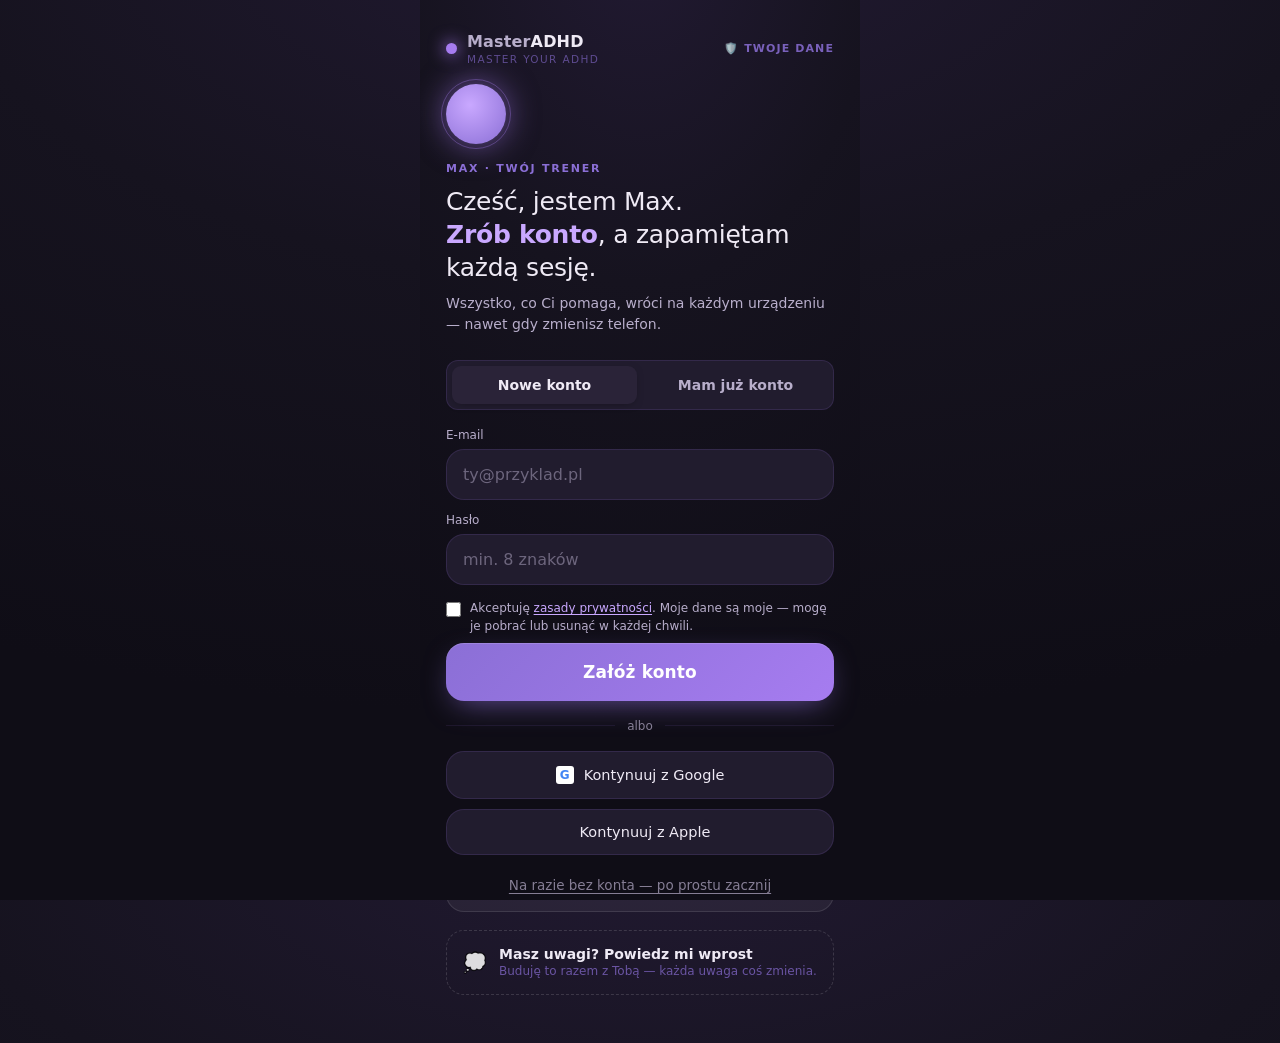
==== index.html @ b44bc465 "Rozbicie prototypu v16 na źródło wieloplikowe Monolit MasterADHD-v16.html (3426 linii) podzielony na" ====
<!DOCTYPE html>
<html lang="pl">
<head>
<meta charset="UTF-8">
<meta name="viewport" content="width=device-width, initial-scale=1.0, viewport-fit=cover">
<meta name="theme-color" content="#16131f">
<title>MasterADHD · Max</title>
<link rel="stylesheet" href="css/styles.css">
</head>
<body>

<!-- ==================== EKRAN LOGOWANIA (Guardian ID) ==================== -->
<div class="auth" id="auth">
  <div class="auth-top">
    <span class="brand-dot"></span>
    <span class="brand-txt">
      <span class="brand-name">Master<b>ADHD</b></span>
      <span class="brand-tag">Master your ADHD</span>
    </span>
    <span class="auth-shield" onclick="showTrust()">🛡️ Twoje dane</span>
  </div>
  <div class="auth-wrap">
    <div class="max-av"></div>
    <div class="auth-maxname">Max · Twój trener</div>
    <h1 id="aHead">Cześć, jestem Max.<br><b>Zrób konto</b>, a zapamiętam każdą sesję.</h1>
    <p class="sub" id="aSub">Wszystko, co Ci pomaga, wróci na każdym urządzeniu — nawet gdy zmienisz telefon.</p>

    <div class="tabs">
      <button class="tab on" id="tabReg" onclick="setMode('register')">Nowe konto</button>
      <button class="tab" id="tabLog" onclick="setMode('login')">Mam już konto</button>
    </div>

    <div class="fg">
      <label class="lbl" for="aEmail">E-mail</label>
      <input class="fld" id="aEmail" type="email" inputmode="email" autocomplete="email" placeholder="ty@przyklad.pl">
      <div class="emsg" id="aEmailErr">Wpisz poprawny adres e-mail.</div>
    </div>
    <div class="fg">
      <label class="lbl" for="aPass">Hasło</label>
      <input class="fld" id="aPass" type="password" autocomplete="new-password" placeholder="min. 8 znaków">
      <div class="emsg" id="aPassErr">Hasło musi mieć co najmniej 8 znaków.</div>
    </div>

    <div class="consent" id="aConsentBox">
      <input type="checkbox" id="aConsent">
      <label for="aConsent">Akceptuję <a onclick="showTrust();return false">zasady prywatności</a>. Moje dane są moje — mogę je pobrać lub usunąć w każdej chwili.</label>
    </div>
    <div class="emsg" id="aConsentErr" style="margin:-4px 0 6px">Zaznacz zgodę, żeby założyć konto.</div>

    <button class="btn btn-primary" id="aSubmit" onclick="submitAuth()" style="margin-top:6px">Załóż konto</button>

    <div class="divider">albo</div>
    <div class="oauth">
      <button class="btn-oauth" onclick="oauth('Google')"><span class="g">G</span>Kontynuuj z Google</button>
      <button class="btn-oauth" onclick="oauth('Apple')"><span style="font-size:16px"></span>Kontynuuj z Apple</button>
    </div>

    <div class="skip">
      <button onclick="skipAuth()">Na razie bez konta — po prostu zacznij</button>
      <span class="hint">Zadziałam offline. Konto dodasz później.</span>
    </div>
  </div>
</div>

<!-- panel zaufania -->
<div class="trust" id="trust" onclick="if(event.target===this)hideTrust()">
  <div class="trust-card">
    <h2>🛡️ Twoje dane należą do Ciebie</h2>
    <div class="trust-item"><span class="ic">🇪🇺</span><div>Dane trzymamy w <b>Unii Europejskiej</b>. Nie opuszczają UE.</div></div>
    <div class="trust-item"><span class="ic">🚫</span><div><b>Nie sprzedajemy</b> Twoich danych. Nie ma reklam. Jesteś użytkownikiem, nie towarem.</div></div>
    <div class="trust-item"><span class="ic">📥</span><div>W każdej chwili możesz <b>pobrać wszystko</b>, co o Tobie wiemy.</div></div>
    <div class="trust-item"><span class="ic">🗑️</span><div>Możesz <b>usunąć konto i dane</b> na zawsze. Bez pytań.</div></div>
    <div class="trust-item"><span class="ic">📴</span><div>Max działa <b>offline</b>. Konto to wygoda, nie warunek.</div></div>
    <button class="trust-close" onclick="hideTrust()">Rozumiem</button>
  </div>
</div>

<div id="app">

  <!-- ==================== EKRAN GŁÓWNY ==================== -->
  <div class="home" id="home">
    <div class="brand">
      <span class="brand-dot"></span>
      <span class="brand-txt">
        <span class="brand-name">Master<b>ADHD</b></span>
        <span class="brand-tag">Master your ADHD</span>
      </span>
      <button class="prof-btn" onclick="openProfile(false)" aria-label="Profil">⚙</button>
      <button class="help-top" onclick="openSafety()" aria-label="Pomoc w kryzysie">Pomoc</button>
      <span class="ver">v16</span>
    </div>

    <!-- ============================================================
         MAX JEST GOSPODARZEM, DASHBOARD JEST JEGO NARZĘDZIEM.
         Max wita, mówi co widzi i sam podaje narzędzia — kafelki to nie
         menu aplikacji, tylko rzeczy, po które Max sięga w rozmowie.
         Cała treść tej sekcji pochodzi z renderHost() i zależy od tego,
         ile Max już o użytkowniku wie.
         ============================================================ -->
    <div class="host" id="host">
      <div class="host-orb" id="hostOrb" onclick="openChat()"></div>
      <div class="host-name" id="hostName">Max</div>
      <div class="host-say" id="hostSay">Hej. Jestem Max.</div>
      <div class="host-sub" id="hostSub">Chwila — sprawdzam, co u Ciebie.</div>
    </div>

    <button class="panic panic-top" onclick="startCrisis()">
      <span class="lab">Nie mogę zacząć</span>
      <span class="sub">Poprowadzę Cię — krok po kroku.</span>
    </button>

    <div class="home-mid">
      <div class="home-kicker" id="toolsKicker">Czym mogę Cię teraz obsłużyć</div>

      <div class="minors">
        <button class="minor" onclick="openDump()"><span class="ico">🧠</span>Zrzuć myśli</button>
        <button class="minor" onclick="openMood()"><span class="ico">💗</span>Zrzuć emocje</button>
        <button class="minor" onclick="openEnergy()"><span class="ico">⚡</span>Pokaż energię</button>
        <button class="minor" onclick="openAtlas()"><span class="ico">📖</span>Atlas emocji</button>
        <button class="minor" onclick="openTasks()"><span class="ico">📋</span>Twoje rzeczy</button>
        <button class="minor" onclick="openMap()"><span class="ico">🗺️</span>Twoja mapa</button>
      </div>

      <!-- Motywacja przez kompletność mapy: co odblokuje kolejny wpis. -->
      <div class="prog-box" id="progBox"></div>

      <button class="chat-entry" onclick="openChat()">
        <span class="co">💬</span>
        <span class="ct"><b>Pogadajmy</b><small id="chatHint">o energii, nastroju, o czymkolwiek</small></span>
      </button>
    </div>

    <div class="bottom">
      <!-- Kafelek recenzji: Max sam prosi o ocenę. Pyta o KONKRET
           (ostatnio używane narzędzie), nie o ogólne „jak Ci się podoba". -->
      <button class="review-tile" onclick="openReview()">
        <span class="rv-ico">💭</span>
        <span class="rv-txt">
          <b id="rvHead">Masz uwagi? Powiedz mi wprost</b>
          <small id="rvSub">Buduję to razem z Tobą — każda uwaga coś zmienia.</small>
        </span>
      </button>
    </div>
  </div>

  <!-- ==================== NAKŁADKA TRYBU TERAZ ==================== -->
  <div class="now" id="now">
    <div class="now-top">
      <button class="crisis-x" onclick="exitNow()">✕ wyjdź</button>
      <button class="muteBtn" onclick="toggleVoice()" title="głos Maxa">🔊</button>
    </div>
    <div class="now-stage" id="nowStage"></div>
    <div class="now-actions" id="nowActions"></div>
  </div>

  <!-- ==================== NAKŁADKA KRYZYSU ==================== -->
  <div class="crisis" id="crisis">
    <div class="crisis-top">
      <button class="crisis-x" onclick="exitCrisis()">✕ wyjdź</button>
      <div class="stepdots" id="dots"><i></i><i></i><i></i><i></i></div>
      <button class="muteBtn" id="muteBtn" onclick="toggleVoice()" title="głos Maxa">🔊</button>
    </div>
    <div class="stage" id="stage"></div>
    <div class="actions" id="actions"></div>
  </div>

</div>

<script src="js/01-core.js"></script>
<script src="js/02-safety.js"></script>
<script src="js/03-ai.js"></script>
<script src="js/04-now.js"></script>
<script src="js/05-profile.js"></script>
<script src="js/06-emotions.js"></script>
<script src="js/07-goals.js"></script>
<script src="js/08-auth.js"></script>
<script src="js/09-tasks.js"></script>
<script src="js/10-sensors.js"></script>
</body>
</html>
---- css/styles.css ----
/* ============================================================
     MasterADHD — prototyp v2 : TRYB KRYZYSOWY z MAXEM
     Max = trener-persona. W kryzysie ściszony i konkretny,
     od momentu startu odpala pełny „no dawaj".
     Motyw: Fiolet zen (grafit + lawenda/ametyst).
     Sygnatura: Max JEST oddechem — awatar-światło pulsuje,
     mówi (tekst + głos), prowadzi przez każdy krok.
     ============================================================ */

  :root{
    --void:      #16131f;
    --void-deep: #0f0d16;
    --surface:   #211c2e;
    --surface-2: #2a2338;
    --mist:      #b8aecb;
    --pearl:     #efeaf5;
    --amethyst:  #a67cf0;
    --amethyst-2:#c9a8ff;
    --lavender:  #8b6fd6;
    --spark:     #d9b8ff;
    --ember:     #ffb26b;  /* iskra energii Maxa przy sukcesie */
    --line:      rgba(166,124,240,.14);
    --ok:        #7fd4b8;

    --r:   18px;
    --r-sm:12px;
    --ease: cubic-bezier(.4,.0,.2,1);
  }

  *{margin:0;padding:0;box-sizing:border-box;-webkit-tap-highlight-color:transparent}
  html,body{height:100%}
  body{
    font-family:-apple-system,BlinkMacSystemFont,"Segoe UI",Inter,system-ui,sans-serif;
    background:radial-gradient(120% 90% at 50% -10%, #221a33 0%, var(--void) 46%, var(--void-deep) 100%);
    color:var(--pearl);min-height:100dvh;
    overflow-x:hidden;overflow-y:auto;-webkit-overflow-scrolling:touch;
    -webkit-font-smoothing:antialiased;text-rendering:optimizeLegibility;
  }

  #app{position:relative;width:100%;max-width:440px;margin:0 auto;min-height:100dvh;
    display:flex;flex-direction:column;padding:env(safe-area-inset-top) 0 env(safe-area-inset-bottom)}

  /* ====================== EKRAN GŁÓWNY ====================== */
  /* FIX v7: treść urosła (gospodarz + guzik + kafelki + czat + recenzja)
     i .bottom wypadał poza ekran. Bez overflow ekran się nie przewijał. */
  .home{flex:1;display:flex;flex-direction:column;padding:26px 26px 40px;
    overflow-y:auto;-webkit-overflow-scrolling:touch;min-height:0}
  .brand{display:flex;align-items:center;gap:10px;margin-top:6px}
  .brand-dot{width:11px;height:11px;border-radius:50%;background:var(--amethyst);
    box-shadow:0 0 16px 2px rgba(166,124,240,.7);animation:brandpulse 4s var(--ease) infinite}
  @keyframes brandpulse{0%,100%{opacity:.55;transform:scale(.85)}50%{opacity:1;transform:scale(1.1)}}
  /* Logo zapisujemy jako MasterADHD — uppercase zjadał wielkość liter (MASTERADHD). */
  .brand-name{font-size:16px;font-weight:600;letter-spacing:.01em;color:var(--mist)}
  .brand-tag{font-size:10.5px;letter-spacing:.13em;text-transform:uppercase;
    color:var(--lavender);opacity:.6;margin-top:2px}
  .brand-txt{display:flex;flex-direction:column;line-height:1.2}
  .brand-name b{color:var(--pearl);font-weight:700}
  /* Znacznik wersji — żeby od razu było widać, czy przeglądarka nie podała kopii z cache. */
  .ver{margin-left:auto;font-size:10px;letter-spacing:.1em;color:var(--lavender);opacity:.45}

  /* .max-av nadal używane na ekranie logowania */
  .max-av{width:46px;height:46px;border-radius:50%;flex-shrink:0;position:relative;
    background:radial-gradient(circle at 40% 35%, var(--amethyst-2), var(--lavender));
    box-shadow:0 0 22px 2px rgba(166,124,240,.5)}
  .max-av::after{content:"";position:absolute;inset:-4px;border-radius:50%;
    border:1.5px solid rgba(166,124,240,.35);animation:avpulse 3.5s var(--ease) infinite}
  @keyframes avpulse{0%,100%{transform:scale(.9);opacity:.6}50%{transform:scale(1.08);opacity:1}}

  .home-mid{flex:0 0 auto;display:flex;flex-direction:column;
    justify-content:flex-start;padding:14px 0 0}
  .home-kicker{font-size:13px;letter-spacing:.18em;text-transform:uppercase;color:var(--lavender);font-weight:600;margin-bottom:14px}
  .home-line{font-size:28px;line-height:1.32;font-weight:300;color:var(--pearl);letter-spacing:-.01em}
  .home-line b{font-weight:600;color:var(--amethyst-2)}

  /* Cztery narzędzia — siatka 2×2. W jednym rzędzie byłyby za wąskie
     na etykiety typu „Zrzuć emocje" i łamałyby się na trzy linie. */
  .minors{display:grid;grid-template-columns:1fr 1fr;gap:10px;margin-top:24px}
  .minor{background:var(--surface);border:1px solid var(--line);border-radius:var(--r-sm);
    padding:14px 12px;color:var(--mist);font-size:12.5px;font-weight:500;text-align:left;cursor:pointer;
    transition:.2s var(--ease)}
  .minor:hover,.minor:active{background:var(--surface-2);color:var(--pearl)}
  .minor .ico{display:block;font-size:17px;margin-bottom:7px;opacity:.85}

  .panic{position:relative;width:100%;padding:22px;border:none;border-radius:var(--r);
    background:linear-gradient(135deg, var(--lavender), var(--amethyst));color:#fff;font-size:18px;font-weight:650;
    letter-spacing:.02em;cursor:pointer;overflow:hidden;
    box-shadow:0 12px 40px -12px rgba(139,111,214,.7), inset 0 1px 0 rgba(255,255,255,.18);
    transition:transform .18s var(--ease)}
  .panic:active{transform:translateY(2px) scale(.99)}
  /* Wariant górny: guzik stoi w polu wzroku, gdzie wcześniej była karta energii. */
  .panic-top{display:flex;flex-direction:column;gap:5px;align-items:center;
    margin-top:20px;padding:24px 22px}
  .panic-top .lab{font-size:19px;font-weight:650}
  .panic-top .sub{font-size:13.5px;font-weight:400;opacity:.86;letter-spacing:.01em}
  /* Wejście do czatu — spokojne, nie konkuruje z głównym guzikiem. */
  .chat-entry{width:100%;display:flex;align-items:center;gap:13px;
    background:rgba(255,255,255,.05);border:1px solid rgba(255,255,255,.1);
    border-radius:var(--r);padding:15px 17px;cursor:pointer;text-align:left;
    color:var(--mist);font-family:inherit;transition:background .22s,border-color .22s}
  .chat-entry:active{background:rgba(255,255,255,.09)}
  .chat-entry .co{font-size:21px;line-height:1}
  .chat-entry .ct{display:flex;flex-direction:column;line-height:1.35}
  .chat-entry .ct b{font-size:15px;color:var(--pearl);font-weight:600}
  .chat-entry .ct small{font-size:12.5px;color:var(--lavender);opacity:.75}
  /* ===== MAX GOSPODARZ — pierwsze, co widać po wejściu ===== */
  .host{display:flex;flex-direction:column;align-items:center;text-align:center;
    margin-top:18px;margin-bottom:4px}
  .host-orb{width:74px;height:74px;border-radius:50%;cursor:pointer;position:relative;
    background:radial-gradient(circle at 34% 30%, #cbb4ff, var(--amethyst) 62%);
    box-shadow:0 0 34px -4px rgba(166,124,240,.62);
    animation:hostBreath 4.6s var(--ease) infinite;transition:transform .2s}
  .host-orb:active{transform:scale(.94)}
  .host-orb::after{content:"";position:absolute;inset:-7px;border-radius:50%;
    border:1px solid rgba(166,124,240,.32)}
  @keyframes hostBreath{0%,100%{transform:scale(1)}50%{transform:scale(1.055)}}
  .host-name{margin-top:13px;font-size:10.5px;letter-spacing:.17em;text-transform:uppercase;
    color:var(--lavender);font-weight:700}
  .host-say{margin-top:9px;font-size:23px;font-weight:300;color:var(--pearl);
    line-height:1.3;letter-spacing:-.01em}
  .host-sub{margin-top:9px;font-size:14.5px;font-weight:300;color:var(--mist);
    line-height:1.5;max-width:19em;opacity:.9}
  /* ===== KAFELEK RECENZJI — Max prosi o ocenę ===== */

  /* ===== WARSTWA ZADAŃ (v16) ===== */
  .tk-add{display:flex;gap:8px;margin-bottom:16px}
  .tk-in{flex:1;background:var(--surface);border:1px solid var(--line);
    border-radius:var(--r-sm);padding:12px 14px;color:var(--pearl);
    font:inherit;font-size:15px;outline:none}
  .tk-in:focus{border-color:var(--amethyst)}
  .tk-in::placeholder{color:var(--mist);opacity:.5}
  .tk-go{background:var(--amethyst);border:none;border-radius:var(--r-sm);
    color:#150f20;font:inherit;font-weight:600;font-size:14px;padding:0 16px;cursor:pointer}
  .tk-go:active{transform:scale(.97)}

  .tk-row{display:flex;gap:8px;margin-bottom:8px;align-items:stretch}
  .tk-main{flex:1;text-align:left;background:var(--surface);border:1px solid var(--line);
    border-radius:var(--r-sm);padding:12px 14px;cursor:pointer;
    display:flex;flex-direction:column;gap:3px}
  .tk-main:active{background:var(--surface-2)}
  .tk-t{font-size:15px;color:var(--pearl);line-height:1.35}
  .tk-meta{font-size:12px;color:var(--lavender);opacity:.8}
  .tk-x{width:46px;background:var(--surface);border:1px solid var(--line);
    border-radius:var(--r-sm);color:var(--ok);font-size:17px;cursor:pointer}
  .tk-x:active{background:rgba(127,212,184,.12)}

  .tk-empty{background:var(--surface);border:1px dashed var(--line);
    border-radius:var(--r-sm);padding:18px;color:var(--mist);font-size:14px;line-height:1.55}
  .tk-empty b{display:block;color:var(--pearl);margin-bottom:6px;font-size:15px}

  .tk-sec{font-size:12px;color:var(--lavender);letter-spacing:.06em;
    text-transform:uppercase;margin:20px 0 8px;opacity:.8}
  .tk-prom{display:flex;justify-content:space-between;align-items:center;gap:10px;
    width:100%;text-align:left;background:transparent;border:1px dashed var(--line);
    border-radius:var(--r-sm);padding:10px 12px;margin-bottom:6px;cursor:pointer;
    color:var(--mist);font:inherit;font-size:13px}
  .tk-prom i{font-style:normal;color:var(--amethyst-2);font-size:12px;white-space:nowrap}
  .tk-prom:active{border-color:var(--amethyst)}

  .tk-pick{margin-bottom:18px}
  .tk-lab{display:block;font-size:12px;color:var(--lavender);margin-bottom:8px}
  .tk-opts{display:flex;flex-wrap:wrap;gap:6px}
  .tk-opt{background:var(--surface);border:1px solid var(--line);border-radius:999px;
    padding:7px 14px;color:var(--mist);font:inherit;font-size:13px;cursor:pointer}
  .tk-opt.on{background:var(--amethyst);border-color:var(--amethyst);color:#150f20;font-weight:600}

  /* alternatywy przy „zrób to jedno" */
  .nw-alts{margin-top:18px;padding-top:14px;border-top:1px solid var(--line)}
  .nw-alts-lab{display:block;font-size:12px;color:var(--lavender);
    letter-spacing:.06em;text-transform:uppercase;margin-bottom:8px;opacity:.75}
  .nw-alt{display:flex;justify-content:space-between;align-items:center;gap:10px;
    width:100%;text-align:left;background:transparent;border:1px solid var(--line);
    border-radius:var(--r-sm);padding:10px 12px;margin-bottom:6px;cursor:pointer;
    color:var(--mist);font:inherit;font-size:14px}
  .nw-alt i{font-style:normal;font-size:12px;color:var(--lavender);white-space:nowrap}
  .nw-alt:active{border-color:var(--amethyst)}
  .nw-win{float:right;font-size:11px;color:var(--lavender);opacity:.8;font-weight:400}

  /* jedno zdanie z czujnika — zawsze pytanie, nigdy werdykt */
  .ck-body{background:rgba(166,124,240,.08);border:1px solid var(--line);
    border-radius:var(--r-sm);padding:10px 12px;margin-bottom:16px;
    font-size:13px;color:var(--mist)}

  /* zgody */
  .cn-row{display:flex;gap:12px;align-items:flex-start;justify-content:space-between;
    background:var(--surface);border:1px solid var(--line);border-radius:var(--r-sm);
    padding:14px;margin-bottom:8px}
  .cn-txt b{display:block;font-size:15px;color:var(--pearl);margin-bottom:3px}
  .cn-txt small{display:block;font-size:13px;color:var(--mist);line-height:1.45}
  .cn-warn{display:block;font-style:normal;font-size:12px;color:var(--lavender);margin-top:6px}
  .cn-sw{flex:0 0 46px;width:46px;height:27px;border-radius:999px;cursor:pointer;
    background:var(--surface-2);border:1px solid var(--line);position:relative;padding:0}
  .cn-sw i{position:absolute;top:3px;left:3px;width:19px;height:19px;border-radius:50%;
    background:var(--mist);transition:.2s var(--ease)}
  .cn-sw.on{background:var(--amethyst);border-color:var(--amethyst)}
  .cn-sw.on i{left:22px;background:#150f20}
  .cn-note{font-size:12px;color:var(--mist);opacity:.7;margin-top:14px;line-height:1.5}

  .review-tile{width:100%;display:flex;align-items:center;gap:12px;
    background:transparent;border:1px dashed rgba(255,255,255,.14);
    border-radius:var(--r);padding:14px 16px;cursor:pointer;text-align:left;
    color:var(--mist);font-family:inherit;transition:border-color .22s,background .22s}
  .review-tile:active{background:rgba(255,255,255,.05);border-color:var(--lavender)}
  .review-tile .rv-ico{font-size:19px;line-height:1;opacity:.85}
  .review-tile .rv-txt{display:flex;flex-direction:column;line-height:1.35}
  .review-tile .rv-txt b{font-size:14px;color:var(--pearl);font-weight:600}
  .review-tile .rv-txt small{font-size:12px;color:var(--lavender);opacity:.7}
  .rv-scale{display:flex;gap:9px;margin-bottom:14px}
  .rv-dot{width:44px;height:44px;border-radius:50%;font-size:20px;cursor:pointer;
    background:rgba(255,255,255,.05);border:1px solid rgba(255,255,255,.1);
    filter:grayscale(1);opacity:.5;transition:.2s}
  .rv-dot.on{filter:none;opacity:1;background:rgba(166,124,240,.16);border-color:var(--lavender)}
  .rv-dot:active{transform:scale(.9)}
  /* ===== SUWAKI NASTROJU (model kołowy Russella) =====
     Duży uchwyt (28px) — używa ich ktoś, kto może mieć drżące ręce
     albo działa w pośpiechu. WCAG zaleca min. 44px na cel dotykowy,
     tor suwaka daje tę wysokość razem z paddingiem. */
  .sl-block{width:100%;max-width:21em;margin-bottom:24px}
  .sl-lab{display:flex;justify-content:space-between;font-size:11px;
    color:var(--lavender);opacity:.65;margin-bottom:9px;gap:12px}
  .sl-lab span{max-width:8em;line-height:1.3}
  .sl-lab span:last-child{text-align:right}
  .sl{width:100%;height:22px;-webkit-appearance:none;appearance:none;
    background:transparent;cursor:pointer;margin:0}
  .sl::-webkit-slider-runnable-track{height:7px;border-radius:99px;
    background:linear-gradient(90deg,rgba(255,255,255,.09),rgba(166,124,240,.5))}
  .sl::-moz-range-track{height:7px;border-radius:99px;
    background:linear-gradient(90deg,rgba(255,255,255,.09),rgba(166,124,240,.5))}
  .sl::-webkit-slider-thumb{-webkit-appearance:none;width:28px;height:28px;
    border-radius:50%;margin-top:-10.5px;cursor:grab;
    background:radial-gradient(circle at 36% 32%,#d8c6ff,var(--amethyst) 70%);
    box-shadow:0 2px 12px rgba(139,111,214,.75),0 0 0 1px rgba(255,255,255,.18)}
  .sl::-moz-range-thumb{width:28px;height:28px;border:none;border-radius:50%;
    background:radial-gradient(circle at 36% 32%,#d8c6ff,var(--amethyst) 70%);
    box-shadow:0 2px 12px rgba(139,111,214,.75)}
  .sl-name{margin-top:8px;font-size:13px;color:var(--mist);opacity:.8}
  .mood-guess{min-height:1.4em;font-size:13px;font-style:italic;
    color:var(--lavender);opacity:.75;margin-top:-6px}
  .mood-tags{display:flex;flex-wrap:wrap;gap:9px;justify-content:center;max-width:21em}
  .mood-tag{padding:11px 17px;border-radius:999px;font-size:14px;cursor:pointer;
    background:rgba(255,255,255,.06);border:1px solid rgba(255,255,255,.12);
    color:var(--mist);font-family:inherit;transition:.2s}
  .mood-tag:active{background:rgba(166,124,240,.2);border-color:var(--lavender);color:var(--pearl)}

  /* ===== ATLAS EMOCJI + różnicowanie (nakładka NOW) ===== */
  .atl-fam{font-size:14px;font-weight:600;color:var(--lavender);opacity:.85;margin:18px 0 9px;text-align:left;width:100%;max-width:22em}
  .atl-grid{display:grid;grid-template-columns:1fr 1fr;gap:8px;width:100%;max-width:22em}
  .atl-chip{padding:12px 13px;border-radius:13px;font-size:14px;cursor:pointer;text-align:left;
    background:rgba(255,255,255,.05);border:1px solid rgba(255,255,255,.1);color:var(--mist);font-family:inherit;transition:.2s}
  .atl-chip:active{background:rgba(166,124,240,.18);border-color:var(--lavender)}
  .atl-card-h{font-size:26px;font-weight:600;color:var(--pearl);margin:2px 0 6px}
  .atl-opis{font-size:15px;color:var(--mist);line-height:1.5;margin-bottom:16px;max-width:22em}
  .atl-row{display:flex;gap:12px;padding:10px 0;border-top:1px solid rgba(255,255,255,.1);width:100%;max-width:22em;text-align:left}
  .atl-row .ak{font-size:12px;font-weight:600;letter-spacing:.04em;text-transform:uppercase;color:var(--mist);opacity:.55;width:104px;flex:none}
  .atl-row .av{flex:1;font-size:14.5px;color:var(--mist)}
  .atl-crux{background:rgba(166,124,240,.1);border-radius:13px;padding:13px 15px;margin-top:14px;width:100%;max-width:22em;text-align:left}
  .atl-crux .acl{font-size:11px;font-weight:700;letter-spacing:.08em;text-transform:uppercase;color:var(--lavender);margin-bottom:5px}
  .atl-crux .acq{font-size:16px;color:var(--pearl);line-height:1.35}
  .atl-near{display:flex;flex-wrap:wrap;gap:7px;margin-top:14px;width:100%;max-width:22em;text-align:left}
  .atl-near span{width:100%;font-size:12px;color:var(--mist);opacity:.6;margin-bottom:2px}
  .atl-near button{font-size:13px;font-weight:600;color:var(--lavender);background:rgba(166,124,240,.12);
    border:none;border-radius:999px;padding:6px 12px;cursor:pointer;font-family:inherit}
  .surv-opts{display:flex;flex-direction:column;gap:9px;width:100%;max-width:22em}
  .surv-o{display:block;text-align:left;padding:14px 16px;border-radius:14px;cursor:pointer;font-size:16px;font-family:inherit;
    background:rgba(255,255,255,.05);border:1px solid rgba(255,255,255,.1);color:var(--pearl);transition:.2s}
  .surv-o:active{background:rgba(166,124,240,.18);border-color:var(--lavender)}
  .surv-o small{display:block;font-size:13px;color:var(--mist);opacity:.65;margin-top:2px;font-weight:400}
  /* ===== PROFIL ===== */
  .prof-btn{margin-left:auto;background:transparent;border:none;color:var(--lavender);
    font-size:17px;opacity:.5;cursor:pointer;padding:8px;transition:opacity .2s}
  .prof-btn:active{opacity:1}
  .pf-sec{width:100%;max-width:21em;font-size:10.5px;letter-spacing:.12em;
    text-transform:uppercase;color:var(--lavender);opacity:.7;margin:20px 0 10px;text-align:left}
  .pf-opts{display:flex;flex-wrap:wrap;gap:8px;max-width:21em;justify-content:flex-start}
  .pf-opt{padding:11px 15px;border-radius:12px;font-size:13.5px;cursor:pointer;
    background:rgba(255,255,255,.05);border:1px solid rgba(255,255,255,.11);
    color:var(--mist);font-family:inherit;transition:.2s}
  .pf-opt.on{background:rgba(166,124,240,.2);border-color:var(--lavender);color:var(--pearl)}
  .pf-own{width:100%;max-width:21em;margin-top:10px}
  .pf-hint{font-size:11.5px;color:var(--lavender);opacity:.6;margin-top:7px;text-align:left}
  /* ===== PASEK KOMPLETNOŚCI MAPY =====
     Motywacja przez ciekawość („co odblokuję"), nie przez lęk przed utratą. */
  .prog-box{margin-top:20px;background:rgba(255,255,255,.04);
    border:1px solid rgba(255,255,255,.08);border-radius:var(--r-sm);padding:14px 16px}
  .pg-line{font-size:13px;color:var(--mist);opacity:.85}
  .pg-line b{color:var(--pearl);font-weight:650}
  .pg-bar{height:6px;border-radius:99px;background:rgba(255,255,255,.08);
    overflow:hidden;margin:10px 0 9px}
  .pg-bar i{display:block;height:100%;border-radius:99px;
    background:linear-gradient(90deg,var(--lavender),var(--amethyst));
    transition:width .7s cubic-bezier(.2,.8,.3,1)}
  .pg-sub{font-size:12.5px;color:var(--lavender);opacity:.8;line-height:1.45}
  .pg-sub b{color:var(--pearl);font-weight:650}
  /* ===== PLANY JEŚLI-TO (implementation intentions) ===== */
  .rule-card{width:100%;max-width:20em;background:rgba(166,124,240,.09);
    border:1px solid rgba(166,124,240,.28);border-radius:var(--r-sm);
    padding:16px 18px;text-align:left}
  .rule-if{font-size:14px;color:var(--mist);line-height:1.5;margin-bottom:8px}
  .rule-then{font-size:14px;color:var(--mist);line-height:1.5;
    padding-top:8px;border-top:1px solid rgba(255,255,255,.09)}
  .rule-if b,.rule-then b{color:var(--pearl);font-weight:600}
  /* Notatka o rozjeździe energia/napięcie w check-inie. */
  .ck-note{margin-top:14px;font-size:13.5px;color:var(--lavender);
    background:rgba(255,255,255,.05);border-left:2px solid var(--lavender);
    border-radius:0 10px 10px 0;padding:11px 14px;max-width:20em;
    line-height:1.5;text-align:left}
  .panic::after{content:"";position:absolute;inset:0;
    background:radial-gradient(60% 120% at 20% 0%, rgba(255,255,255,.22), transparent 60%);opacity:.7}
  .panic small{display:block;font-size:12.5px;font-weight:500;opacity:.85;margin-top:5px;letter-spacing:.03em}

  /* ====================== NAKŁADKA KRYZYSU ====================== */
  .crisis{position:fixed;inset:0;z-index:20;display:none;flex-direction:column;
    height:100dvh;overflow-y:auto;
    background:radial-gradient(90% 70% at 50% 28%, #201730 0%, var(--void) 55%, var(--void-deep) 100%);
    padding:calc(env(safe-area-inset-top) + 16px) 26px calc(env(safe-area-inset-bottom) + 24px);
    opacity:0;transition:opacity .5s var(--ease)}
  .crisis.show{display:flex}
  .crisis.vis{opacity:1}

  /* przycisk Pomoc (zawsze widoczny) + ekran wsparcia */
  .help-top{background:none;border:1px solid rgba(224,120,140,.4);color:#E8879B;font-size:12px;font-weight:600;
    cursor:pointer;padding:5px 11px;border-radius:999px;margin-left:8px;transition:.2s}
  .help-top:hover{background:rgba(224,120,140,.12)}
  .safety-wrap{width:100%;max-width:440px;text-align:left}
  .safety-h{font-family:var(--serif,Georgia,serif);font-size:24px;font-weight:600;line-height:1.2;margin:4px 0 8px;color:var(--mist,#E8E2F0)}
  .safety-sub{color:var(--mist,#B9B2C8);opacity:.85;font-size:15px;line-height:1.5;margin-bottom:20px}
  .safety-num{display:flex;align-items:center;gap:12px;text-decoration:none;
    background:rgba(255,255,255,.05);border:1px solid var(--line,rgba(255,255,255,.12));border-radius:16px;
    padding:14px 16px;margin-bottom:9px;color:var(--mist,#E8E2F0)}
  .safety-num .sn-big{font-weight:700;font-size:19px;min-width:104px}
  .safety-num .sn-meta{flex:1;font-size:13px;opacity:.7}
  .safety-num .sn-go{font-size:18px;opacity:.6}
  .safety-num.emerg .sn-big{color:#E8879B}
  .safety-fine{font-size:13px;opacity:.65;line-height:1.5;margin-top:10px;color:var(--mist,#B9B2C8)}

  .crisis-top{display:flex;justify-content:space-between;align-items:center;min-height:26px}
  .crisis-x{background:none;border:none;color:var(--mist);opacity:.5;font-size:15px;cursor:pointer;padding:6px 4px;transition:.2s}
  .crisis-x:hover{opacity:.9}
  .muteBtn{background:none;border:none;color:var(--mist);opacity:.5;font-size:16px;cursor:pointer;padding:6px 8px;transition:.2s}
  .muteBtn:hover{opacity:.9}
  .stepdots{display:flex;gap:7px}
  .stepdots i{width:6px;height:6px;border-radius:50%;background:var(--line);transition:.3s var(--ease)}
  .stepdots i.on{background:var(--amethyst);box-shadow:0 0 10px rgba(166,124,240,.8);transform:scale(1.15)}
  .stepdots i.done{background:var(--lavender)}

  .stage{flex:1;display:flex;flex-direction:column;justify-content:center;align-items:center;text-align:center;position:relative}

  .scene{position:absolute;inset:0;display:flex;flex-direction:column;justify-content:center;align-items:center;
    padding:0 4px;opacity:0;transform:translateY(14px);pointer-events:none;
    transition:opacity .45s var(--ease), transform .45s var(--ease)}
  .scene.active{opacity:1;transform:none;pointer-events:auto}

  /* ===== MAX jako awatar-oddech (rdzeń sceny) ===== */
  .max-orb{width:150px;height:150px;border-radius:50%;display:flex;align-items:center;justify-content:center;
    margin-bottom:26px;position:relative;
    background:radial-gradient(circle, rgba(166,124,240,.16), transparent 70%)}
  .max-orb-core{width:82px;height:82px;border-radius:50%;
    background:radial-gradient(circle at 40% 35%, var(--amethyst-2), var(--lavender));
    box-shadow:0 0 55px 6px rgba(166,124,240,.5);
    animation:breathe 4.2s ease-in-out infinite;display:flex;align-items:center;justify-content:center}
  .max-orb::before,.max-orb::after{content:"";position:absolute;inset:0;border-radius:50%;
    border:1px solid rgba(166,124,240,.3);animation:breathe 4.2s ease-in-out infinite}
  .max-orb::after{animation-delay:-2.1s;border-color:rgba(201,168,255,.18)}
  @keyframes breathe{0%,100%{transform:scale(.78);opacity:.75}50%{transform:scale(1.12);opacity:1}}
  /* stan „mówienia" — szybszy, żywszy puls */
  .max-orb-core.talking{animation:talk .5s ease-in-out infinite}
  @keyframes talk{0%,100%{transform:scale(1)}50%{transform:scale(1.07)}}
  /* tryb energii (sukces) — Max świeci bursztynem */
  .max-orb.fired .max-orb-core{background:radial-gradient(circle at 40% 35%, #fff, var(--ember) 45%, var(--amethyst) 90%);
    box-shadow:0 0 70px 10px rgba(255,178,107,.5)}

  .maxName{font-size:11px;letter-spacing:.2em;text-transform:uppercase;color:var(--lavender);font-weight:700;margin-bottom:14px}
  .maxName.fired{color:var(--ember)}

  /* dymek kwestii Maxa */
  .max-line{font-size:22px;font-weight:300;color:var(--mist);line-height:1.5;max-width:15em}
  /* WARSTWA 2 — plakietka nagrody za start. Cicha, nie krzykliwa:
     ma potwierdzać ruch, nie robić z niego wyniku sportowego. */
  .start-badge{margin-top:18px;font-size:12px;letter-spacing:.08em;color:var(--lavender);
    opacity:0;background:rgba(255,255,255,.05);border:1px solid rgba(255,255,255,.08);
    border-radius:999px;padding:7px 15px;display:inline-block;
    animation:badgeIn .55s cubic-bezier(.2,.8,.3,1) .45s forwards}
  @keyframes badgeIn{from{opacity:0;transform:translateY(8px) scale(.96)}
    to{opacity:1;transform:none}}
  /* WARSTWA 3 — mapa. Spokojna lista obserwacji, zero rankingów i ocen. */
  .map-item{background:rgba(255,255,255,.05);border:1px solid rgba(255,255,255,.08);
    border-left:2px solid var(--lavender);border-radius:12px;padding:13px 15px;
    margin-bottom:9px;font-size:15px;font-weight:300;color:var(--mist);
    line-height:1.5;text-align:left;max-width:22em}
  .map-note{margin-top:14px;font-size:12px;color:var(--lavender);opacity:.75;
    max-width:20em;line-height:1.5;font-style:italic}
  .map-bar{margin-top:18px;width:200px;height:5px;border-radius:99px;
    background:rgba(255,255,255,.08);overflow:hidden}
  .map-fill{height:100%;border-radius:99px;background:var(--lavender);
    transition:width .6s cubic-bezier(.2,.8,.3,1)}
  .map-link{margin-top:14px;text-align:center;font-size:13px;color:var(--lavender);
    opacity:.7;cursor:pointer;padding:10px;letter-spacing:.03em;
    transition:opacity .25s}
  .map-link:hover{opacity:1}
  /* Pole kontekstu dla AI — duże, bo wpisuje je ktoś w stanie utknięcia. */
  .task-input{width:100%;max-width:20em;background:rgba(255,255,255,.06);
    border:1px solid rgba(255,255,255,.14);border-radius:14px;
    padding:15px 16px;font-size:16px;font-family:inherit;color:var(--pearl);
    outline:none;transition:border-color .25s,background .25s}
  .task-input::placeholder{color:rgba(255,255,255,.32)}
  .task-input:focus{border-color:var(--lavender);background:rgba(255,255,255,.09)}
  /* Znacznik: użytkownik ma wiedzieć, kiedy krok jest dopasowany, a kiedy ogólny. */
  .ai-tag{margin-top:12px;font-size:10.5px;letter-spacing:.09em;text-transform:uppercase;
    color:var(--lavender);opacity:.6}
  /* Dziennik — pole duże i wygodne, bo pisze do niego ktoś z natłokiem myśli. */
  .dump-input{width:100%;max-width:22em;background:rgba(255,255,255,.06);
    border:1px solid rgba(255,255,255,.14);border-radius:14px;
    padding:14px 15px;font-size:15.5px;font-family:inherit;color:var(--pearl);
    line-height:1.55;outline:none;resize:none;
    transition:border-color .25s,background .25s}
  .dump-input::placeholder{color:rgba(255,255,255,.28)}
  .dump-input:focus{border-color:var(--lavender);background:rgba(255,255,255,.09)}
  .dump-mirror{font-size:19px;font-weight:300;color:var(--pearl);line-height:1.5;
    max-width:19em;margin-bottom:12px}
  .dump-emo{display:inline-block;font-size:11px;letter-spacing:.12em;text-transform:uppercase;
    color:var(--lavender);background:rgba(255,255,255,.06);
    border:1px solid rgba(255,255,255,.1);border-radius:999px;
    padding:6px 14px;margin-bottom:16px}
  .dump-sec{font-size:10.5px;letter-spacing:.12em;text-transform:uppercase;
    color:var(--lavender);opacity:.7;margin:6px 0 9px}
  .dump-task{background:rgba(255,255,255,.05);border:1px solid rgba(255,255,255,.08);
    border-left:2px solid var(--lavender);border-radius:11px;padding:11px 14px;
    margin-bottom:7px;font-size:14.5px;color:var(--mist);text-align:left;max-width:20em}
  .dump-q{margin-top:16px;font-size:15px;font-weight:300;font-style:italic;
    color:var(--lavender);max-width:19em;line-height:1.5;opacity:.9}
  /* Przebieg energii — słupki z realnych pomiarów, bez interpolacji. */
  .en-row{display:flex;align-items:center;gap:11px;width:100%;max-width:20em;margin-bottom:11px}
  .en-lab{font-size:13px;color:var(--mist);width:5.2em;text-align:left;flex-shrink:0}
  .en-bar{flex:1;height:8px;border-radius:99px;background:rgba(255,255,255,.07);overflow:hidden}
  .en-bar i{display:block;height:100%;border-radius:99px;
    background:linear-gradient(90deg,var(--lavender),var(--amethyst));
    transition:width .6s cubic-bezier(.2,.8,.3,1)}
  .en-n{font-size:11px;color:var(--lavender);opacity:.5;width:2.2em;text-align:right;flex-shrink:0}
  .en-empty{flex:1;font-size:12px;color:var(--lavender);opacity:.35;text-align:left}
  .max-line b{color:var(--pearl);font-weight:500}

  .kicker{font-size:12px;letter-spacing:.2em;text-transform:uppercase;color:var(--lavender);font-weight:600;margin-bottom:16px}
  .step-word{font-size:38px;line-height:1.15;font-weight:600;color:var(--pearl);letter-spacing:-.02em;max-width:11em;margin-bottom:12px}
  .step-hint{font-size:15px;color:var(--mist);font-weight:400;max-width:20em;line-height:1.5}

  .lightbar-wrap{width:200px;height:5px;border-radius:99px;background:rgba(166,124,240,.14);overflow:hidden;margin-top:26px}
  .lightbar{height:100%;width:100%;border-radius:99px;background:linear-gradient(90deg,var(--lavender),var(--amethyst-2));
    box-shadow:0 0 12px rgba(166,124,240,.7);transform-origin:left}

  .field{width:100%;max-width:340px;background:var(--surface);border:1px solid var(--line);border-radius:var(--r);
    padding:16px 18px;color:var(--pearl);font-size:16px;font-family:inherit;outline:none;transition:.2s var(--ease);resize:none;line-height:1.4}
  .field::placeholder{color:var(--mist);opacity:.55}
  .field:focus{border-color:var(--amethyst);box-shadow:0 0 0 3px rgba(166,124,240,.15)}

  /* iskra startu — Max odpala energię */
  .spark-core{width:120px;height:120px;border-radius:50%;margin-bottom:26px;position:relative;
    background:radial-gradient(circle at 42% 38%, #fff, var(--ember) 30%, var(--amethyst) 74%);
    box-shadow:0 0 80px 16px rgba(255,178,107,.5);animation:sparkpop .8s var(--ease) both}
  @keyframes sparkpop{0%{transform:scale(0);opacity:0}55%{transform:scale(1.18)}100%{transform:scale(1);opacity:1}}
  .spark-ray{position:absolute;inset:-40px;border-radius:50%;
    background:conic-gradient(from 0deg, transparent, rgba(255,178,107,.5), transparent 40%);
    animation:spin 5s linear infinite;opacity:.6;mix-blend-mode:screen}
  @keyframes spin{to{transform:rotate(360deg)}}

  .actions{width:100%;display:flex;flex-direction:column;gap:11px;position:relative;z-index:2}
  .btn{width:100%;padding:19px;border:none;border-radius:var(--r);font-size:17px;font-weight:600;font-family:inherit;
    cursor:pointer;letter-spacing:.01em;transition:transform .16s var(--ease), background .2s}
  .btn:active{transform:translateY(2px) scale(.99)}
  .btn-primary{background:linear-gradient(135deg,var(--lavender),var(--amethyst));color:#fff;
    box-shadow:0 10px 30px -10px rgba(139,111,214,.7), inset 0 1px 0 rgba(255,255,255,.15)}
  .btn-fire{background:linear-gradient(135deg,#e8933f,var(--ember));color:#3a1e05;
    box-shadow:0 10px 30px -10px rgba(255,178,107,.6), inset 0 1px 0 rgba(255,255,255,.25)}
  .btn-done{background:linear-gradient(135deg,#4c8f78,#7fd4b8);color:#06231a;
    box-shadow:0 10px 30px -12px rgba(127,212,184,.55)}
  .btn-ghost{background:transparent;color:var(--mist);border:1px solid var(--line);font-weight:500;font-size:15px;padding:16px}
  .btn-ghost:hover{color:var(--pearl);border-color:rgba(166,124,240,.3)}
  .btn-text{background:none;border:none;color:var(--mist);opacity:.6;font-size:14px;font-family:inherit;cursor:pointer;padding:10px;transition:.2s}
  .btn-text:hover{opacity:1;color:var(--amethyst-2)}
  .footnote{text-align:center}

  .bottom{flex:0 0 auto;padding-top:18px;padding-bottom:8px}
  .fade-delay{animation:fadein .6s var(--ease) .35s both}
  @keyframes fadein{from{opacity:0;transform:translateY(8px)}to{opacity:1}}

  @media (prefers-reduced-motion: reduce){
    *{animation-duration:.001s !important;transition-duration:.12s !important}
    .max-orb-core,.brand-dot,.max-av::after{animation:none;opacity:.9}
  }

  /* Niskie ekrany / otwarty pasek: nie centruj na siłę — płyń od góry,
     guzik idzie tuż za treścią i jest zawsze osiągalny scrollem. */
  @media (max-height: 740px){
    #app{min-height:auto}
    .home{min-height:100dvh;padding-bottom:48px}
    .home-mid{padding:8px 0 0}
    .bottom{padding-top:18px}
  }

  /* ================== EKRAN LOGOWANIA (Guardian ID) ================== */
  .auth{position:fixed;inset:0;z-index:40;display:flex;flex-direction:column;
    width:100%;max-width:440px;margin:0 auto;
    background:radial-gradient(120% 90% at 50% -10%, #221a33 0%, var(--void) 46%, var(--void-deep) 100%);
    padding:max(env(safe-area-inset-top), 8px) 26px max(env(safe-area-inset-bottom), 16px);
    overflow-y:auto;-webkit-overflow-scrolling:touch;
    transition:opacity .45s var(--ease), transform .45s var(--ease)}
  .auth.gone{opacity:0;transform:translateY(-12px);pointer-events:none}
  .auth-top{display:flex;align-items:center;gap:10px;padding:24px 0 0;
    flex-shrink:0;position:relative;z-index:2}
  .auth-shield{margin-left:auto;font-size:11px;letter-spacing:.1em;text-transform:uppercase;color:var(--lavender);
    font-weight:600;display:flex;align-items:center;gap:5px;cursor:pointer;opacity:.85;transition:.2s}
  .auth-shield:hover{opacity:1}
  /* FIX: bez margin:auto treść przy przepełnieniu wypływała w górę POD pasek.
     `justify-content:center` na kontenerze ze scrollem obcina górę zawartości —
     `margin:auto` centruje, ale nigdy nie tnie. */
  .auth-wrap{flex:1 0 auto;display:flex;flex-direction:column;
    justify-content:flex-start;padding:18px 0 30px;margin:auto 0}
  .auth .max-av{width:60px;height:60px;border-radius:50%;position:relative;margin-bottom:18px;
    background:radial-gradient(circle at 40% 35%, var(--amethyst-2), var(--lavender));
    box-shadow:0 0 30px 3px rgba(166,124,240,.5)}
  .auth .max-av::after{content:"";position:absolute;inset:-5px;border-radius:50%;
    border:1.5px solid rgba(166,124,240,.35);animation:avpulse 3.5s var(--ease) infinite}
  /* Max mówi na ekranie logowania — jego kwestia, nie systemowy tekst */
  .auth-maxname{font-size:11px;letter-spacing:.16em;text-transform:uppercase;color:var(--lavender);font-weight:700;margin-bottom:10px}
  .auth h1{font-size:25px;font-weight:300;line-height:1.32;letter-spacing:-.01em;margin-bottom:9px}
  .auth h1 b{font-weight:600;color:var(--amethyst-2)}
  .auth .sub{font-size:14px;color:var(--mist);line-height:1.55;margin-bottom:24px}
  .tabs{display:flex;gap:6px;background:var(--surface);border:1px solid var(--line);border-radius:var(--r-sm);padding:5px;margin-bottom:18px}
  .tab{flex:1;padding:11px;border:none;background:transparent;color:var(--mist);font-family:inherit;font-size:14px;font-weight:600;border-radius:9px;cursor:pointer;transition:.2s var(--ease)}
  .tab.on{background:var(--surface-2);color:var(--pearl);box-shadow:0 2px 10px -4px rgba(0,0,0,.5)}
  .fg{margin-bottom:13px}
  .lbl{display:block;font-size:12px;color:var(--mist);margin-bottom:7px;font-weight:500}
  .fld{width:100%;background:var(--surface);border:1px solid var(--line);border-radius:var(--r);padding:15px 16px;color:var(--pearl);font-size:16px;font-family:inherit;outline:none;transition:.2s var(--ease)}
  .fld::placeholder{color:var(--mist);opacity:.5}
  .fld:focus{border-color:var(--amethyst);box-shadow:0 0 0 3px rgba(166,124,240,.15)}
  .fld.bad{border-color:var(--err,#f2a3a3);box-shadow:0 0 0 3px rgba(242,163,163,.12)}
  .emsg{font-size:12.5px;color:var(--err,#f2a3a3);margin-top:6px;display:none}
  .emsg.show{display:block}
  .divider{display:flex;align-items:center;gap:12px;margin:18px 0;color:var(--mist);font-size:12px;opacity:.7}
  .divider::before,.divider::after{content:"";flex:1;height:1px;background:var(--line)}
  .oauth{display:flex;flex-direction:column;gap:10px}
  .btn-oauth{width:100%;padding:14px;border:1px solid var(--line);border-radius:var(--r);background:var(--surface);color:var(--pearl);font-size:14.5px;font-weight:500;font-family:inherit;cursor:pointer;display:flex;align-items:center;justify-content:center;gap:10px;transition:.2s var(--ease)}
  .btn-oauth:hover{background:var(--surface-2)}
  .btn-oauth .g{width:18px;height:18px;border-radius:3px;background:#fff;display:inline-flex;align-items:center;justify-content:center;font-weight:700;font-size:12px;color:#4285F4}
  .consent{display:flex;gap:9px;align-items:flex-start;margin:2px 0;font-size:12px;color:var(--mist);line-height:1.45}
  .consent input{margin-top:2px;accent-color:var(--amethyst);width:15px;height:15px;flex-shrink:0}
  .consent a{color:var(--amethyst-2);text-decoration:underline;text-underline-offset:2px;cursor:pointer}
  .skip{margin-top:20px;text-align:center}
  .skip button{background:none;border:none;color:var(--mist);font-size:13.5px;font-family:inherit;cursor:pointer;opacity:.7;transition:.2s;text-decoration:underline;text-underline-offset:3px}
  .skip button:hover{opacity:1;color:var(--amethyst-2)}
  .skip .hint{display:block;font-size:11.5px;color:var(--mist);opacity:.55;margin-top:6px}
  /* panel zaufania */
  .trust{position:fixed;inset:0;z-index:50;background:rgba(15,13,22,.86);backdrop-filter:blur(6px);display:none;align-items:flex-end;justify-content:center}
  .trust.show{display:flex}
  .trust-card{width:100%;max-width:440px;background:var(--surface);border-top:1px solid var(--line);border-radius:22px 22px 0 0;padding:26px 24px calc(env(safe-area-inset-bottom) + 26px);animation:up .35s var(--ease)}
  @keyframes up{from{transform:translateY(100%)}to{transform:translateY(0)}}
  .trust h2{font-size:19px;font-weight:600;margin-bottom:16px;display:flex;align-items:center;gap:9px}
  .trust-item{display:flex;gap:12px;padding:12px 0;border-bottom:1px solid var(--line);font-size:13.5px;line-height:1.5;color:var(--mist)}
  .trust-item:last-child{border-bottom:none}
  .trust-item b{color:var(--pearl);font-weight:600}
  .trust-item .ic{font-size:18px;flex-shrink:0;margin-top:1px}
  .trust-close{width:100%;margin-top:18px;padding:15px;border:none;border-radius:var(--r);background:var(--surface-2);color:var(--pearl);font-family:inherit;font-size:15px;font-weight:600;cursor:pointer}

  /* ================== KARTA „TERAZ" na ekranie głównym ================== */
  .now-card{margin-top:16px;background:linear-gradient(135deg, rgba(139,111,214,.18), rgba(166,124,240,.08));
    border:1px solid rgba(166,124,240,.28);border-radius:var(--r);padding:18px;position:relative;overflow:hidden;cursor:pointer;
    transition:transform .16s var(--ease), border-color .2s}
  .now-card:active{transform:scale(.99)}
  .now-card::after{content:"";position:absolute;inset:0;background:radial-gradient(70% 100% at 15% 0%, rgba(201,168,255,.14), transparent 60%);pointer-events:none}
  .now-eyebrow{display:flex;align-items:center;gap:8px;font-size:11px;letter-spacing:.16em;text-transform:uppercase;color:var(--amethyst-2);font-weight:700;margin-bottom:10px}
  .now-energy{margin-left:auto;display:flex;align-items:center;gap:5px;font-size:10.5px;letter-spacing:.08em;color:var(--mist);text-transform:none}
  .now-energy .dot{width:8px;height:8px;border-radius:50%}
  .now-task{font-size:19px;font-weight:600;color:var(--pearl);line-height:1.3;margin-bottom:5px}
  .now-why{font-size:13px;color:var(--mist);line-height:1.45}
  .now-go{margin-top:14px;display:inline-flex;align-items:center;gap:7px;font-size:13.5px;font-weight:600;color:var(--amethyst-2)}

  /* ================== NAKŁADKA TRYBU TERAZ ================== */
  .now{position:fixed;inset:0;z-index:20;display:none;flex-direction:column;height:100dvh;overflow-y:auto;
    background:radial-gradient(90% 70% at 50% 26%, #1d1630 0%, var(--void) 55%, var(--void-deep) 100%);
    padding:calc(env(safe-area-inset-top) + 16px) 26px calc(env(safe-area-inset-bottom) + 24px);
    opacity:0;transition:opacity .5s var(--ease)}
  .now.show{display:flex}
  .now.vis{opacity:1}
  .now-top{display:flex;justify-content:space-between;align-items:center;min-height:26px}
  /* FIX: mapa z 3 obserwacjami może przerosnąć ekran — scroll zamiast obcięcia. */
  .now-stage{flex:1;display:flex;flex-direction:column;justify-content:center;align-items:center;
    text-align:center;position:relative;overflow-y:auto;min-height:0;padding:4px 0}
  .now-scene{position:absolute;inset:0;display:flex;flex-direction:column;justify-content:center;align-items:center;padding:0 4px;
    opacity:0;transform:translateY(14px);pointer-events:none;transition:opacity .45s var(--ease), transform .45s var(--ease)}
  .now-scene.active{opacity:1;transform:none;pointer-events:auto}
  .now-orb{width:96px;height:96px;border-radius:50%;position:relative;margin-bottom:22px;
    background:radial-gradient(circle at 40% 35%, var(--amethyst-2), var(--lavender));box-shadow:0 0 45px 5px rgba(166,124,240,.5)}
  .now-orb.talking{animation:talk .5s ease-in-out infinite}
  .energy-pick{display:flex;gap:12px;margin-top:8px}
  .energy-btn{flex:1;min-width:92px;padding:18px 14px;border:1px solid var(--line);border-radius:var(--r);background:var(--surface);
    color:var(--pearl);font-family:inherit;cursor:pointer;transition:.2s var(--ease);display:flex;flex-direction:column;align-items:center;gap:8px}
  .energy-btn:hover{background:var(--surface-2)}
  .energy-btn .big{font-size:26px}
  .energy-btn .lab{font-size:13px;font-weight:600}
  .energy-btn .sub{font-size:11px;color:var(--mist)}
  .now-task-big{font-size:30px;line-height:1.2;font-weight:600;color:var(--pearl);letter-spacing:-.02em;max-width:12em;margin-bottom:12px}
  .now-why-big{font-size:15px;color:var(--mist);line-height:1.5;max-width:20em}
  .now-actions{width:100%;display:flex;flex-direction:column;gap:11px;position:relative;z-index:2}
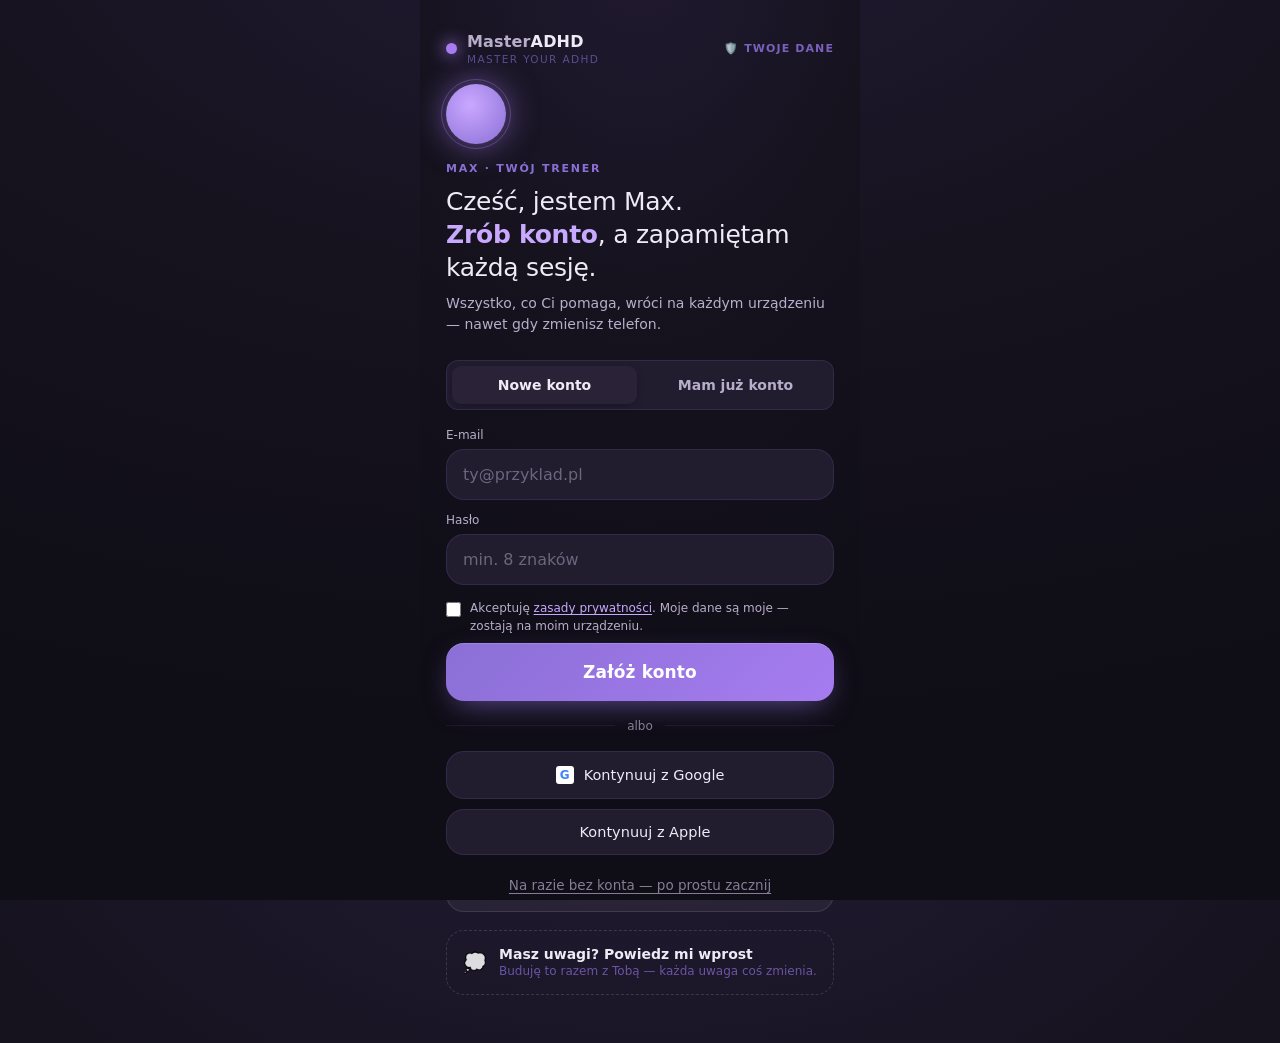
==== commit 91f79c18: "v16.1 — naprawy z audytu: produkt przestaje kłamać A-2  promoteDump: d.txt→d.text (2 miejsca) + guar" ====
--- a/index.html
+++ b/index.html
@@ -43,7 +43,7 @@
 
     <div class="consent" id="aConsentBox">
       <input type="checkbox" id="aConsent">
-      <label for="aConsent">Akceptuję <a onclick="showTrust();return false">zasady prywatności</a>. Moje dane są moje — mogę je pobrać lub usunąć w każdej chwili.</label>
+      <label for="aConsent">Akceptuję <a onclick="showTrust();return false">zasady prywatności</a>. Moje dane są moje — zostają na moim urządzeniu.</label>
     </div>
     <div class="emsg" id="aConsentErr" style="margin:-4px 0 6px">Zaznacz zgodę, żeby założyć konto.</div>
 
@@ -66,11 +66,11 @@
 <div class="trust" id="trust" onclick="if(event.target===this)hideTrust()">
   <div class="trust-card">
     <h2>🛡️ Twoje dane należą do Ciebie</h2>
-    <div class="trust-item"><span class="ic">🇪🇺</span><div>Dane trzymamy w <b>Unii Europejskiej</b>. Nie opuszczają UE.</div></div>
+    <div class="trust-item"><span class="ic">📱</span><div>Twoje dane <b>nie opuszczają tego urządzenia</b>. Nie wysyłamy ich na żaden serwer.</div></div>
     <div class="trust-item"><span class="ic">🚫</span><div><b>Nie sprzedajemy</b> Twoich danych. Nie ma reklam. Jesteś użytkownikiem, nie towarem.</div></div>
-    <div class="trust-item"><span class="ic">📥</span><div>W każdej chwili możesz <b>pobrać wszystko</b>, co o Tobie wiemy.</div></div>
-    <div class="trust-item"><span class="ic">🗑️</span><div>Możesz <b>usunąć konto i dane</b> na zawsze. Bez pytań.</div></div>
-    <div class="trust-item"><span class="ic">📴</span><div>Max działa <b>offline</b>. Konto to wygoda, nie warunek.</div></div>
+    <div class="trust-item"><span class="ic">📥</span><div>Twoje wpisy są <b>tylko u Ciebie</b>, w tej przeglądarce. Nic nie trzymamy po swojej stronie.</div></div>
+    <div class="trust-item"><span class="ic">🗑️</span><div>Możesz je <b>skasować w każdej chwili</b> — czyszcząc dane aplikacji w przeglądarce.</div></div>
+    <div class="trust-item"><span class="ic">📴</span><div>Sedno Maxa działa <b>bez sieci</b>. Tylko podpowiedzi AI potrzebują połączenia.</div></div>
     <button class="trust-close" onclick="hideTrust()">Rozumiem</button>
   </div>
 </div>
--- a/css/styles.css
+++ b/css/styles.css
@@ -559,18 +559,6 @@
   .trust-item .ic{font-size:18px;flex-shrink:0;margin-top:1px}
   .trust-close{width:100%;margin-top:18px;padding:15px;border:none;border-radius:var(--r);background:var(--surface-2);color:var(--pearl);font-family:inherit;font-size:15px;font-weight:600;cursor:pointer}
 
-  /* ================== KARTA „TERAZ" na ekranie głównym ================== */
-  .now-card{margin-top:16px;background:linear-gradient(135deg, rgba(139,111,214,.18), rgba(166,124,240,.08));
-    border:1px solid rgba(166,124,240,.28);border-radius:var(--r);padding:18px;position:relative;overflow:hidden;cursor:pointer;
-    transition:transform .16s var(--ease), border-color .2s}
-  .now-card:active{transform:scale(.99)}
-  .now-card::after{content:"";position:absolute;inset:0;background:radial-gradient(70% 100% at 15% 0%, rgba(201,168,255,.14), transparent 60%);pointer-events:none}
-  .now-eyebrow{display:flex;align-items:center;gap:8px;font-size:11px;letter-spacing:.16em;text-transform:uppercase;color:var(--amethyst-2);font-weight:700;margin-bottom:10px}
-  .now-energy{margin-left:auto;display:flex;align-items:center;gap:5px;font-size:10.5px;letter-spacing:.08em;color:var(--mist);text-transform:none}
-  .now-energy .dot{width:8px;height:8px;border-radius:50%}
-  .now-task{font-size:19px;font-weight:600;color:var(--pearl);line-height:1.3;margin-bottom:5px}
-  .now-why{font-size:13px;color:var(--mist);line-height:1.45}
-  .now-go{margin-top:14px;display:inline-flex;align-items:center;gap:7px;font-size:13.5px;font-weight:600;color:var(--amethyst-2)}
 
   /* ================== NAKŁADKA TRYBU TERAZ ================== */
   .now{position:fixed;inset:0;z-index:20;display:none;flex-direction:column;height:100dvh;overflow-y:auto;
@@ -589,13 +577,6 @@
   .now-orb{width:96px;height:96px;border-radius:50%;position:relative;margin-bottom:22px;
     background:radial-gradient(circle at 40% 35%, var(--amethyst-2), var(--lavender));box-shadow:0 0 45px 5px rgba(166,124,240,.5)}
   .now-orb.talking{animation:talk .5s ease-in-out infinite}
-  .energy-pick{display:flex;gap:12px;margin-top:8px}
-  .energy-btn{flex:1;min-width:92px;padding:18px 14px;border:1px solid var(--line);border-radius:var(--r);background:var(--surface);
-    color:var(--pearl);font-family:inherit;cursor:pointer;transition:.2s var(--ease);display:flex;flex-direction:column;align-items:center;gap:8px}
-  .energy-btn:hover{background:var(--surface-2)}
-  .energy-btn .big{font-size:26px}
-  .energy-btn .lab{font-size:13px;font-weight:600}
-  .energy-btn .sub{font-size:11px;color:var(--mist)}
   .now-task-big{font-size:30px;line-height:1.2;font-weight:600;color:var(--pearl);letter-spacing:-.02em;max-width:12em;margin-bottom:12px}
   .now-why-big{font-size:15px;color:var(--mist);line-height:1.5;max-width:20em}
   .now-actions{width:100%;display:flex;flex-direction:column;gap:11px;position:relative;z-index:2}
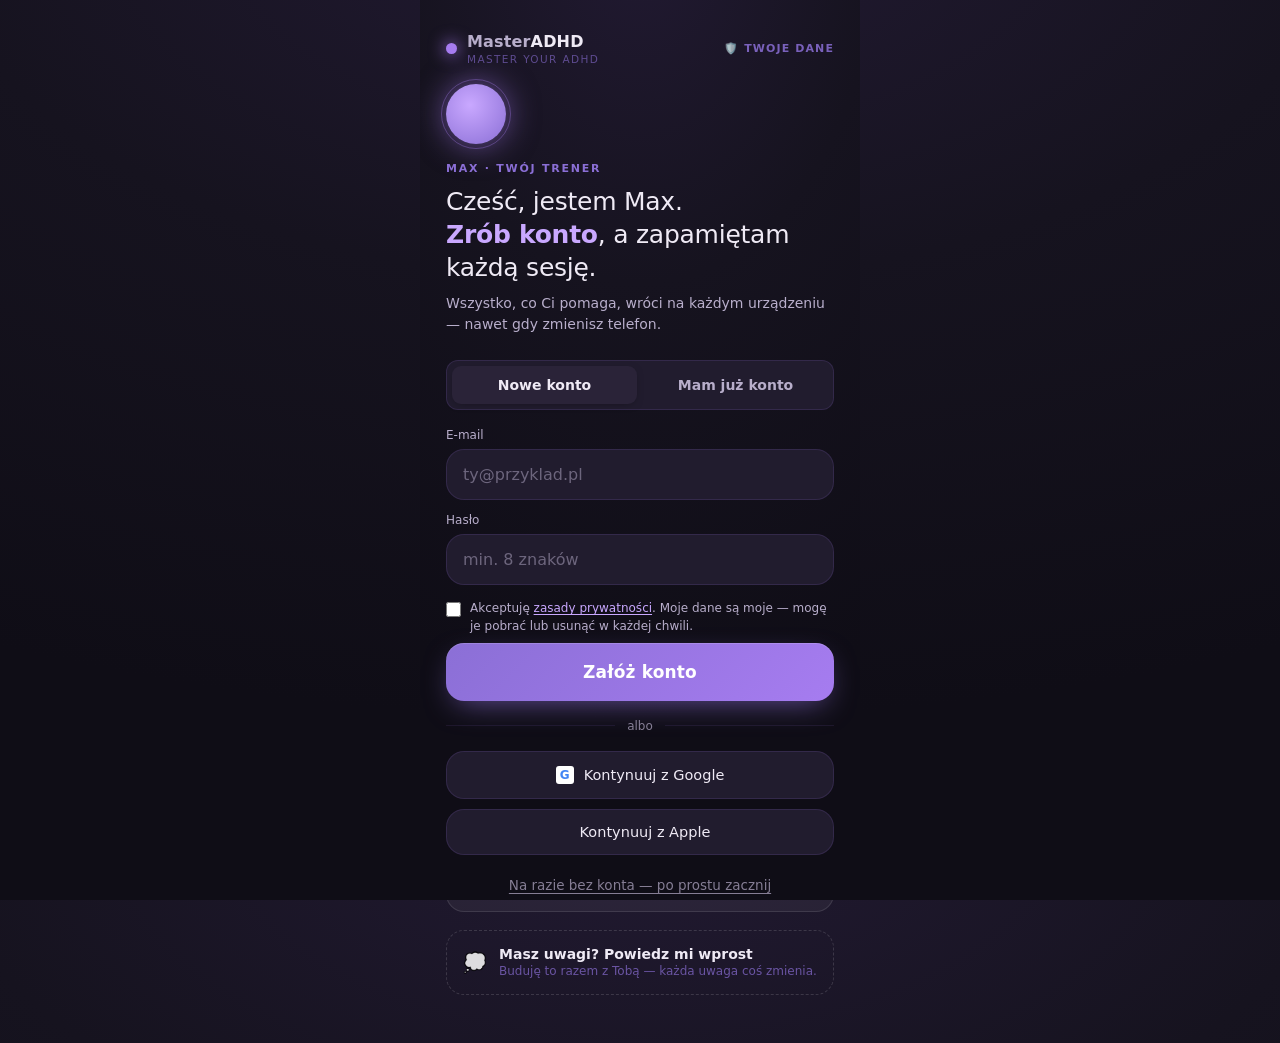
==== commit d84dedff: "v17 — fundament: proxy AI, PWA offline, eksport/usunięcie danych, ciągła oś napięcia A-1  proxy AI: " ====
--- a/index.html
+++ b/index.html
@@ -5,6 +5,12 @@
 <meta name="viewport" content="width=device-width, initial-scale=1.0, viewport-fit=cover">
 <meta name="theme-color" content="#16131f">
 <title>MasterADHD · Max</title>
+<link rel="manifest" href="manifest.webmanifest">
+<link rel="icon" href="icons/icon.svg" type="image/svg+xml">
+<link rel="apple-touch-icon" href="icons/icon-192.png">
+<meta name="apple-mobile-web-app-capable" content="yes">
+<meta name="apple-mobile-web-app-status-bar-style" content="black-translucent">
+<meta name="apple-mobile-web-app-title" content="MasterADHD">
 <link rel="stylesheet" href="css/styles.css">
 </head>
 <body>
@@ -43,7 +49,7 @@
 
     <div class="consent" id="aConsentBox">
       <input type="checkbox" id="aConsent">
-      <label for="aConsent">Akceptuję <a onclick="showTrust();return false">zasady prywatności</a>. Moje dane są moje — zostają na moim urządzeniu.</label>
+      <label for="aConsent">Akceptuję <a onclick="showTrust();return false">zasady prywatności</a>. Moje dane są moje — mogę je pobrać lub usunąć w każdej chwili.</label>
     </div>
     <div class="emsg" id="aConsentErr" style="margin:-4px 0 6px">Zaznacz zgodę, żeby założyć konto.</div>
 
@@ -68,9 +74,9 @@
     <h2>🛡️ Twoje dane należą do Ciebie</h2>
     <div class="trust-item"><span class="ic">📱</span><div>Twoje dane <b>nie opuszczają tego urządzenia</b>. Nie wysyłamy ich na żaden serwer.</div></div>
     <div class="trust-item"><span class="ic">🚫</span><div><b>Nie sprzedajemy</b> Twoich danych. Nie ma reklam. Jesteś użytkownikiem, nie towarem.</div></div>
-    <div class="trust-item"><span class="ic">📥</span><div>Twoje wpisy są <b>tylko u Ciebie</b>, w tej przeglądarce. Nic nie trzymamy po swojej stronie.</div></div>
-    <div class="trust-item"><span class="ic">🗑️</span><div>Możesz je <b>skasować w każdej chwili</b> — czyszcząc dane aplikacji w przeglądarce.</div></div>
-    <div class="trust-item"><span class="ic">📴</span><div>Sedno Maxa działa <b>bez sieci</b>. Tylko podpowiedzi AI potrzebują połączenia.</div></div>
+    <div class="trust-item"><span class="ic">📥</span><div>W każdej chwili możesz <b>pobrać wszystko</b>, co o Tobie wiemy (Połączenia → Twoje dane).</div></div>
+    <div class="trust-item"><span class="ic">🗑️</span><div>Możesz <b>usunąć wszystkie dane</b> jednym ruchem. Bez pytań.</div></div>
+    <div class="trust-item"><span class="ic">📴</span><div>Max działa <b>offline</b> i instaluje się na ekranie głównym. Tylko podpowiedzi AI potrzebują sieci.</div></div>
     <button class="trust-close" onclick="hideTrust()">Rozumiem</button>
   </div>
 </div>
@@ -176,5 +182,14 @@
 <script src="js/08-auth.js"></script>
 <script src="js/09-tasks.js"></script>
 <script src="js/10-sensors.js"></script>
+<script>
+/* Rejestracja Service Workera — offline + instalacja (audyt A-8). Ciche,
+   niekrytyczne: brak SW nie psuje aplikacji. */
+if ('serviceWorker' in navigator) {
+  window.addEventListener('load', () => {
+    navigator.serviceWorker.register('sw.js').catch(() => {});
+  });
+}
+</script>
 </body>
 </html>
--- a/css/styles.css
+++ b/css/styles.css
@@ -580,3 +580,9 @@
   .now-task-big{font-size:30px;line-height:1.2;font-weight:600;color:var(--pearl);letter-spacing:-.02em;max-width:12em;margin-bottom:12px}
   .now-why-big{font-size:15px;color:var(--mist);line-height:1.5;max-width:20em}
   .now-actions{width:100%;display:flex;flex-direction:column;gap:11px;position:relative;z-index:2}
+
+  /* ================== TWOJE DANE (RODO) w panelu połączeń ================== */
+  .cn-data{margin-top:18px;padding-top:16px;border-top:1px solid var(--line);display:flex;flex-direction:column;gap:10px}
+  .cn-data-h{font-size:11px;letter-spacing:.14em;text-transform:uppercase;color:var(--mist);font-weight:700;margin-bottom:2px}
+  .cn-danger{color:#ffabab;border-color:rgba(255,120,120,.35)}
+  .cn-danger:active{background:rgba(255,80,80,.1)}
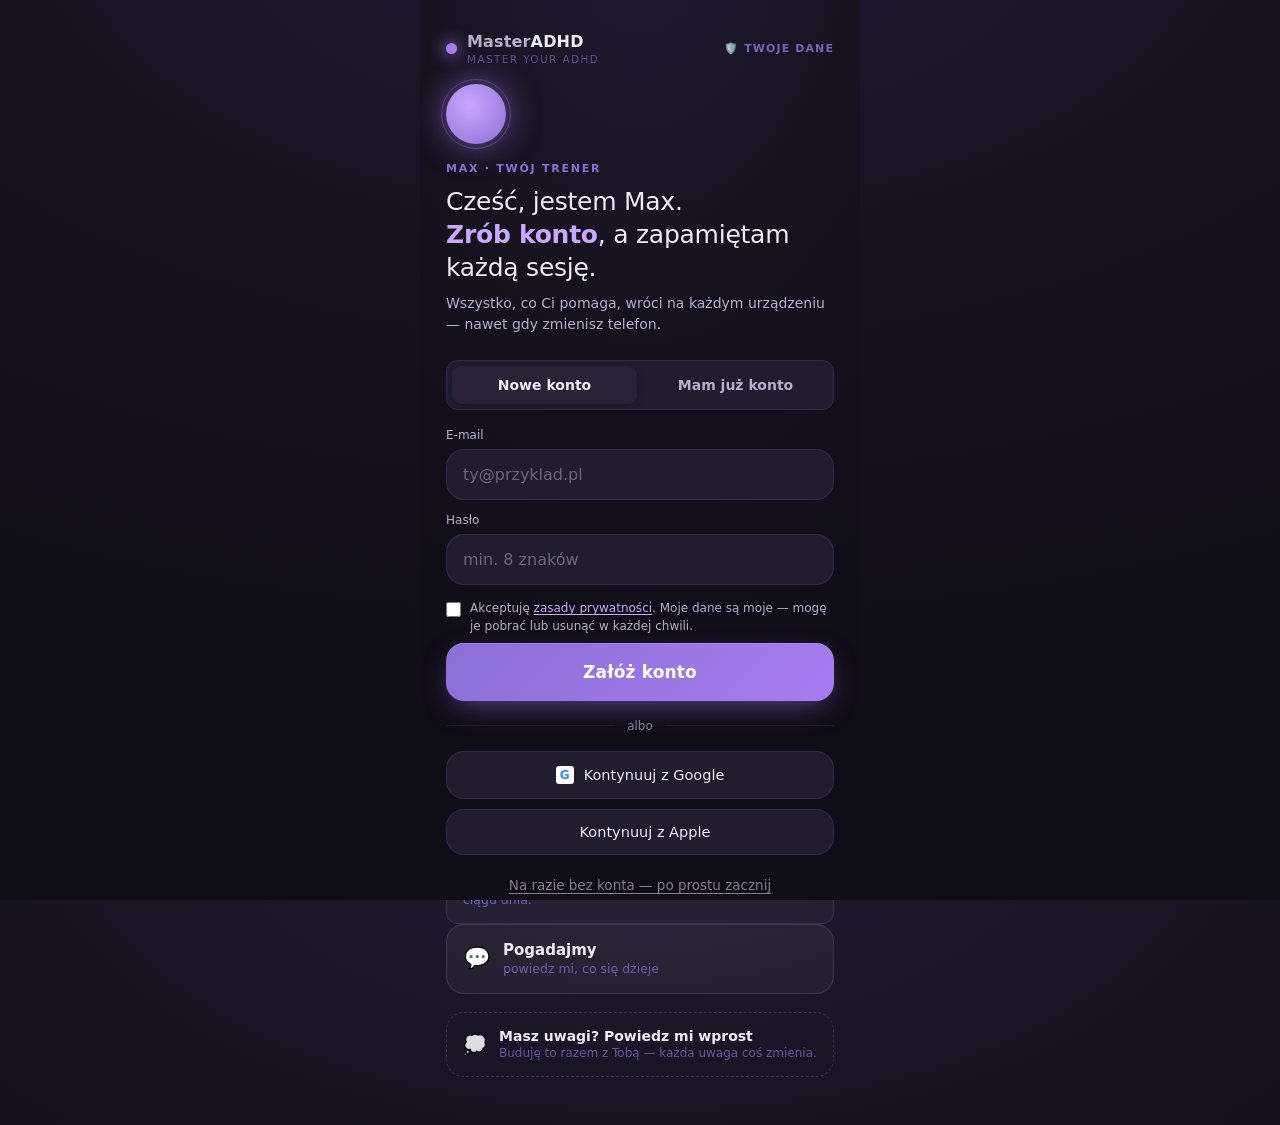
==== commit 4c1933c9: "v18 — wartość: powiadomienia, realne wejście zadań, ankieta na kafelku, audio Maxa Powiadomienia (js" ====
--- a/index.html
+++ b/index.html
@@ -123,6 +123,7 @@
         <button class="minor" onclick="openMood()"><span class="ico">💗</span>Zrzuć emocje</button>
         <button class="minor" onclick="openEnergy()"><span class="ico">⚡</span>Pokaż energię</button>
         <button class="minor" onclick="openAtlas()"><span class="ico">📖</span>Atlas emocji</button>
+        <button class="minor" onclick="openSurvey()"><span class="ico">🎯</span>Nazwij dokładniej</button>
         <button class="minor" onclick="openTasks()"><span class="ico">📋</span>Twoje rzeczy</button>
         <button class="minor" onclick="openMap()"><span class="ico">🗺️</span>Twoja mapa</button>
       </div>
@@ -182,6 +183,8 @@
 <script src="js/08-auth.js"></script>
 <script src="js/09-tasks.js"></script>
 <script src="js/10-sensors.js"></script>
+<script src="js/11-notify.js"></script>
+<script src="js/12-audio.js"></script>
 <script>
 /* Rejestracja Service Workera — offline + instalacja (audyt A-8). Ciche,
    niekrytyczne: brak SW nie psuje aplikacji. */
@@ -190,6 +193,13 @@
     navigator.serviceWorker.register('sw.js').catch(() => {});
   });
 }
+/* Share target — tekst udostępniony z innej aplikacji trafia jako zadanie. */
+window.addEventListener('load', () => {
+  try {
+    if (typeof handleShareTarget === 'function' && handleShareTarget() === 'added' &&
+        typeof openTasks === 'function') openTasks();
+  } catch (e) {}
+});
 </script>
 </body>
 </html>
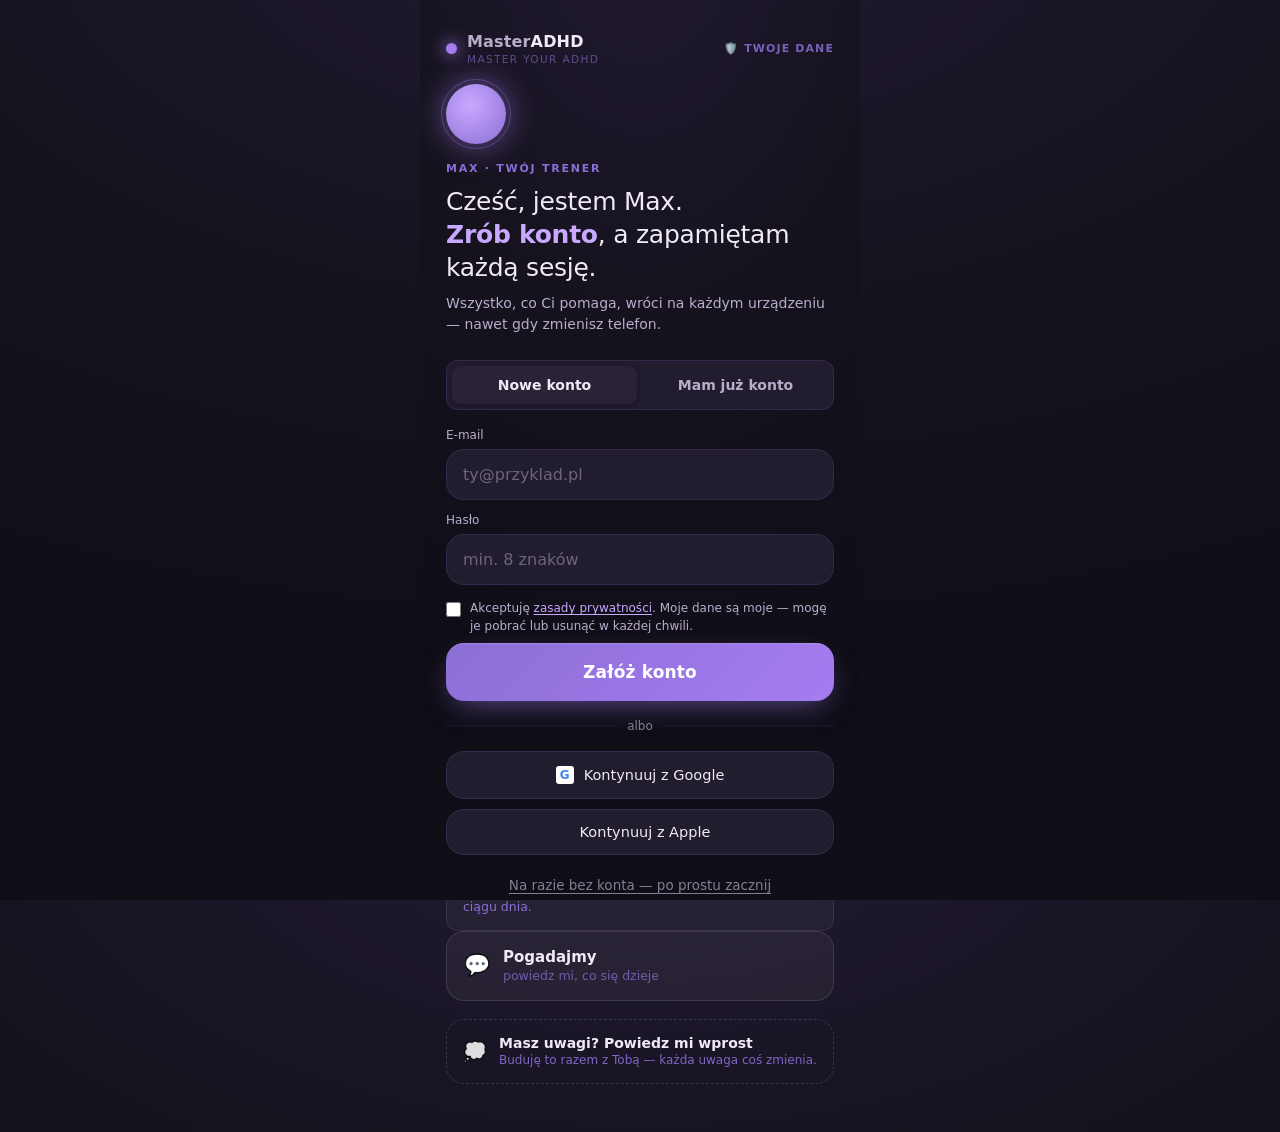
==== commit c1afbcac: "v19.1 — twardnienie przed deployem (audyt 2.0) S-9  .vercelignore: stary prototyp (dzieli origin z p" ====
--- a/index.html
+++ b/index.html
@@ -49,7 +49,7 @@
 
     <div class="consent" id="aConsentBox">
       <input type="checkbox" id="aConsent">
-      <label for="aConsent">Akceptuję <a onclick="showTrust();return false">zasady prywatności</a>. Moje dane są moje — mogę je pobrać lub usunąć w każdej chwili.</label>
+      <label for="aConsent">Akceptuję <a href="docs/POLITYKA-PRYWATNOSCI.md" target="_blank" rel="noopener">zasady prywatności</a>. Moje dane są moje — mogę je pobrać lub usunąć w każdej chwili.</label>
     </div>
     <div class="emsg" id="aConsentErr" style="margin:-4px 0 6px">Zaznacz zgodę, żeby założyć konto.</div>
 
@@ -72,11 +72,7 @@
 <div class="trust" id="trust" onclick="if(event.target===this)hideTrust()">
   <div class="trust-card">
     <h2>🛡️ Twoje dane należą do Ciebie</h2>
-    <div class="trust-item"><span class="ic">📱</span><div>Twoje dane <b>nie opuszczają tego urządzenia</b>. Nie wysyłamy ich na żaden serwer.</div></div>
-    <div class="trust-item"><span class="ic">🚫</span><div><b>Nie sprzedajemy</b> Twoich danych. Nie ma reklam. Jesteś użytkownikiem, nie towarem.</div></div>
-    <div class="trust-item"><span class="ic">📥</span><div>W każdej chwili możesz <b>pobrać wszystko</b>, co o Tobie wiemy (Połączenia → Twoje dane).</div></div>
-    <div class="trust-item"><span class="ic">🗑️</span><div>Możesz <b>usunąć wszystkie dane</b> jednym ruchem. Bez pytań.</div></div>
-    <div class="trust-item"><span class="ic">📴</span><div>Max działa <b>offline</b> i instaluje się na ekranie głównym. Tylko podpowiedzi AI potrzebują sieci.</div></div>
+    <div id="trustItems"></div>
     <button class="trust-close" onclick="hideTrust()">Rozumiem</button>
   </div>
 </div>
@@ -185,6 +181,7 @@
 <script src="js/10-sensors.js"></script>
 <script src="js/11-notify.js"></script>
 <script src="js/12-audio.js"></script>
+<script src="js/13-sync.js"></script>
 <script>
 /* Rejestracja Service Workera — offline + instalacja (audyt A-8). Ciche,
    niekrytyczne: brak SW nie psuje aplikacji. */
--- a/css/styles.css
+++ b/css/styles.css
@@ -203,7 +203,7 @@
   .review-tile .rv-ico{font-size:19px;line-height:1;opacity:.85}
   .review-tile .rv-txt{display:flex;flex-direction:column;line-height:1.35}
   .review-tile .rv-txt b{font-size:14px;color:var(--pearl);font-weight:600}
-  .review-tile .rv-txt small{font-size:12px;color:var(--lavender);opacity:.7}
+  .review-tile .rv-txt small{font-size:12px;color:var(--lavender);opacity:.9}  /* U-5 */
   .rv-scale{display:flex;gap:9px;margin-bottom:14px}
   .rv-dot{width:44px;height:44px;border-radius:50%;font-size:20px;cursor:pointer;
     background:rgba(255,255,255,.05);border:1px solid rgba(255,255,255,.1);
@@ -266,7 +266,8 @@
   .surv-o small{display:block;font-size:13px;color:var(--mist);opacity:.65;margin-top:2px;font-weight:400}
   /* ===== PROFIL ===== */
   .prof-btn{margin-left:auto;background:transparent;border:none;color:var(--lavender);
-    font-size:17px;opacity:.5;cursor:pointer;padding:8px;transition:opacity .2s}
+    font-size:17px;opacity:.5;cursor:pointer;min-width:44px;min-height:44px;display:inline-flex;
+    align-items:center;justify-content:center;transition:opacity .2s}  /* U-4: cel dotyku 44×44 */
   .prof-btn:active{opacity:1}
   .pf-sec{width:100%;max-width:21em;font-size:10.5px;letter-spacing:.12em;
     text-transform:uppercase;color:var(--lavender);opacity:.7;margin:20px 0 10px;text-align:left}
@@ -288,7 +289,7 @@
   .pg-bar i{display:block;height:100%;border-radius:99px;
     background:linear-gradient(90deg,var(--lavender),var(--amethyst));
     transition:width .7s cubic-bezier(.2,.8,.3,1)}
-  .pg-sub{font-size:12.5px;color:var(--lavender);opacity:.8;line-height:1.45}
+  .pg-sub{font-size:12.5px;color:var(--lavender);opacity:1;line-height:1.45}  /* U-5: kontrast — cała mechanika motywacyjna */
   .pg-sub b{color:var(--pearl);font-weight:650}
   /* ===== PLANY JEŚLI-TO (implementation intentions) ===== */
   .rule-card{width:100%;max-width:20em;background:rgba(166,124,240,.09);
@@ -318,7 +319,8 @@
 
   /* przycisk Pomoc (zawsze widoczny) + ekran wsparcia */
   .help-top{background:none;border:1px solid rgba(224,120,140,.4);color:#E8879B;font-size:12px;font-weight:600;
-    cursor:pointer;padding:5px 11px;border-radius:999px;margin-left:8px;transition:.2s}
+    cursor:pointer;padding:0 14px;min-height:44px;display:inline-flex;align-items:center;
+    border-radius:999px;margin-left:8px;transition:.2s}  /* U-4: cel dotyku ≥44 px w pionie */
   .help-top:hover{background:rgba(224,120,140,.12)}
   .safety-wrap{width:100%;max-width:440px;text-align:left}
   .safety-h{font-family:var(--serif,Georgia,serif);font-size:24px;font-weight:600;line-height:1.2;margin:4px 0 8px;color:var(--mist,#E8E2F0)}
@@ -473,7 +475,7 @@
     box-shadow:0 10px 30px -12px rgba(127,212,184,.55)}
   .btn-ghost{background:transparent;color:var(--mist);border:1px solid var(--line);font-weight:500;font-size:15px;padding:16px}
   .btn-ghost:hover{color:var(--pearl);border-color:rgba(166,124,240,.3)}
-  .btn-text{background:none;border:none;color:var(--mist);opacity:.6;font-size:14px;font-family:inherit;cursor:pointer;padding:10px;transition:.2s}
+  .btn-text{background:none;border:none;color:var(--mist);opacity:.85;font-size:14px;font-family:inherit;cursor:pointer;padding:10px;transition:.2s}  /* U-5: wyjścia awaryjne muszą być widoczne */
   .btn-text:hover{opacity:1;color:var(--amethyst-2)}
   .footnote{text-align:center}
 
@@ -586,3 +588,4 @@
   .cn-data-h{font-size:11px;letter-spacing:.14em;text-transform:uppercase;color:var(--mist);font-weight:700;margin-bottom:2px}
   .cn-danger{color:#ffabab;border-color:rgba(255,120,120,.35)}
   .cn-danger:active{background:rgba(255,80,80,.1)}
+  .cn-acct-status{font-size:13px;color:var(--mist);line-height:1.45;margin-bottom:4px}
